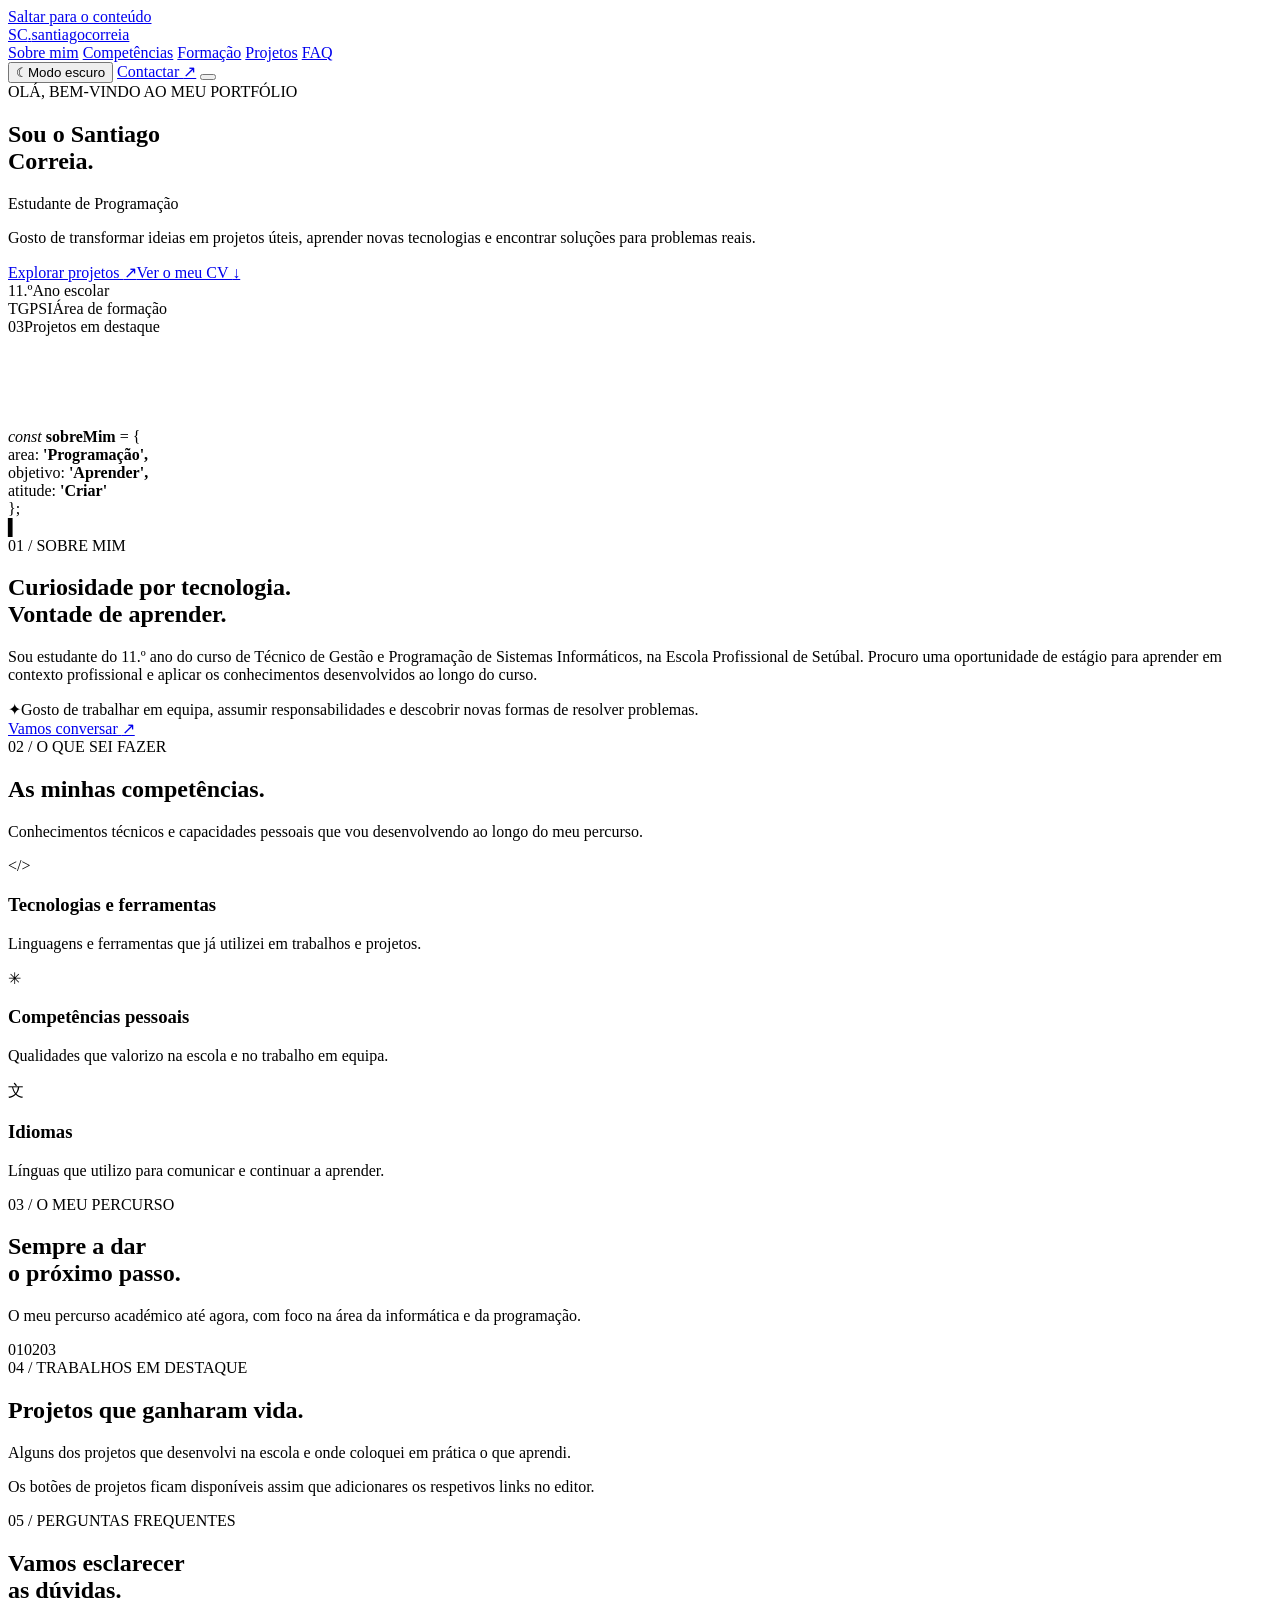
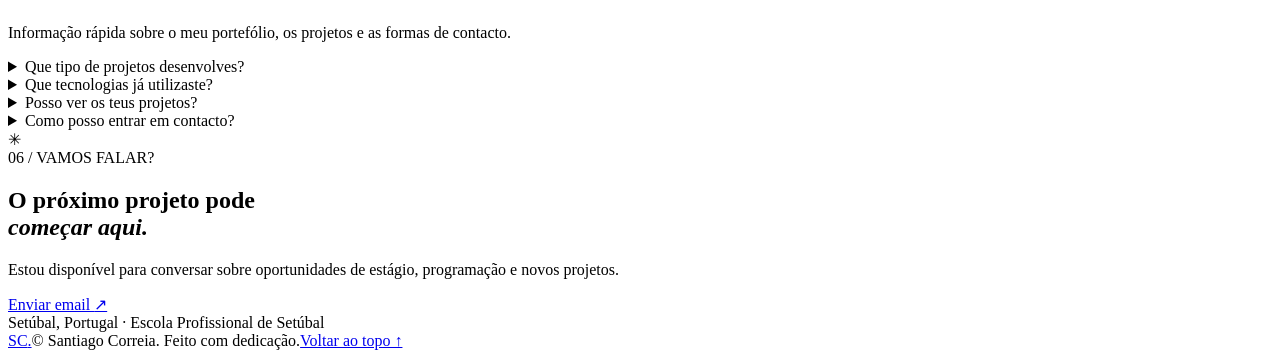
==== index.html @ f49ae1ef "Adiciona index.html ao portefólio" ====
<!doctype html>
<html lang="pt-PT">
<head>
  <meta charset="utf-8">
  <meta name="viewport" content="width=device-width, initial-scale=1">
  <meta name="theme-color" content="#f8fbfd">
  <meta name="description" content="Portefólio de Santiago Correia, estudante de Gestão e Programação de Sistemas Informáticos. Conhece os seus projetos, competências e percurso académico.">
  <title>Santiago Correia — Portefólio</title>
  <link rel="icon" href="assets/favicon.svg" type="image/svg+xml">
  <link rel="stylesheet" href="style.css">
  <script defer src="dados.js"></script>
  <script defer src="script.js"></script>
</head>
<body>
  <a class="skip-link" href="#conteudo">Saltar para o conteúdo</a>
  <div class="announcement" aria-hidden="true"></div>
  <header class="site-header">
    <div class="container navbar">
      <a class="brand" href="#inicio" aria-label="Santiago Correia, voltar ao início"><span class="brand-mark">SC<span>.</span></span><span class="brand-name">santiago<span>correia</span></span></a>
      <nav class="desktop-nav" aria-label="Navegação principal">
        <a href="#sobre">Sobre mim</a>
        <a href="#competencias">Competências</a>
        <a href="#formacao">Formação</a>
        <a href="#projetos">Projetos</a>
        <a href="#perguntas">FAQ</a>
      </nav>
      <div class="nav-actions">
        <button id="theme-toggle" class="theme-toggle" type="button" aria-label="Ativar modo escuro" aria-pressed="false"><span aria-hidden="true">☾</span><span class="theme-label">Modo escuro</span></button>
        <a class="nav-contact" href="#contactos">Contactar <span aria-hidden="true">↗</span></a>
        <button id="menu-toggle" class="menu-toggle" type="button" aria-label="Abrir menu" aria-expanded="false" aria-controls="mobile-nav"><span></span><span></span><span></span></button>
      </div>
    </div>
    <nav id="mobile-nav" class="mobile-nav" aria-label="Navegação móvel" hidden>
      <a href="#sobre">Sobre mim</a><a href="#competencias">Competências</a><a href="#formacao">Formação</a><a href="#projetos">Projetos</a><a href="#contactos">Contactos</a>
    </nav>
  </header>

  <main id="conteudo">
    <section class="hero" id="inicio" aria-labelledby="hero-title">
      <div class="hero-dots" aria-hidden="true"></div>
      <div class="container hero-grid">
        <div class="hero-copy reveal">
          <span class="eyebrow"><span class="eyebrow-dot"></span> OLÁ, BEM-VINDO AO MEU PORTFÓLIO</span>
          <h1 id="hero-title">Sou o <span>Santiago</span><br> Correia<span class="title-period">.</span></h1>
          <p class="hero-role" id="hero-role">Estudante de Programação</p>
          <p class="hero-intro" id="hero-intro">Gosto de transformar ideias em projetos úteis, aprender novas tecnologias e encontrar soluções para problemas reais.</p>
          <div class="hero-buttons"><a class="btn btn-primary" href="#projetos">Explorar projetos <span aria-hidden="true">↗</span></a><a class="btn btn-outline" href="cv.html">Ver o meu CV <span aria-hidden="true">↓</span></a></div>
          <div class="hero-facts"><div class="fact"><span class="fact-number">11.º</span><span class="fact-caption">Ano escolar</span></div><div class="fact-divider"></div><div class="fact"><span class="fact-number">TGPSI</span><span class="fact-caption">Área de formação</span></div><div class="fact-divider"></div><div class="fact"><span class="fact-number" id="project-count">03</span><span class="fact-caption">Projetos em destaque</span></div></div>
        </div>
      </div>
      <div class="hero-wave" aria-hidden="true"><svg viewBox="0 0 1440 100" preserveAspectRatio="none"><path d="M0 52C160 12 318 12 478 49S791 92 964 53 1237 8 1440 46V100H0Z" fill="#fff"></path></svg></div>
    </section>

    <section class="section about-section" id="sobre">
      <div class="container about-grid">
        <div class="section-illustration reveal" aria-hidden="true"><div class="mini-window"><div class="window-top"><i></i><i></i><i></i></div><div class="window-code"><div><em>const</em> <b>sobreMim</b> <span>= {</span></div><div class="indent"><span>area:</span> <strong>'Programação',</strong></div><div class="indent"><span>objetivo:</span> <strong>'Aprender',</strong></div><div class="indent"><span>atitude:</span> <strong>'Criar'</strong></div><div><span>}</span>;</div><div class="cursor">▍</div></div></div><div class="window-shadow"></div></div>
        <div class="reveal">
          <span class="section-kicker">01 / SOBRE MIM</span>
          <h2 class="section-title">Curiosidade por tecnologia.<br><span>Vontade de aprender.</span></h2>
          <p class="section-description" id="perfil-texto">Sou estudante do 11.º ano do curso de Técnico de Gestão e Programação de Sistemas Informáticos, na Escola Profissional de Setúbal. Procuro uma oportunidade de estágio para aprender em contexto profissional e aplicar os conhecimentos desenvolvidos ao longo do curso.</p>
          <div class="about-note"><span class="note-icon" aria-hidden="true">✦</span><span>Gosto de trabalhar em equipa, assumir responsabilidades e descobrir novas formas de resolver problemas.</span></div>
          <a href="#contactos" class="text-link">Vamos conversar <span aria-hidden="true">↗</span></a>
        </div>
      </div>
    </section>

    <section class="section skills-section" id="competencias">
      <div class="container">
        <div class="section-heading reveal"><div><span class="section-kicker">02 / O QUE SEI FAZER</span><h2 class="section-title">As minhas <span>competências.</span></h2></div><p>Conhecimentos técnicos e capacidades pessoais que vou desenvolvendo ao longo do meu percurso.</p></div>
        <div class="skills-grid">
          <article class="skill-card reveal"><div class="skill-icon skill-icon-code" aria-hidden="true">&lt;/&gt;</div><h3>Tecnologias e ferramentas</h3><p>Linguagens e ferramentas que já utilizei em trabalhos e projetos.</p><div id="skills-technical" class="pill-list"></div></article>
          <article class="skill-card reveal"><div class="skill-icon skill-icon-personal" aria-hidden="true">✳</div><h3>Competências pessoais</h3><p>Qualidades que valorizo na escola e no trabalho em equipa.</p><div id="skills-personal" class="pill-list"></div></article>
          <article class="skill-card reveal"><div class="skill-icon skill-icon-language" aria-hidden="true">文</div><h3>Idiomas</h3><p>Línguas que utilizo para comunicar e continuar a aprender.</p><div id="skills-languages" class="language-list"></div></article>
        </div>
      </div>
    </section>

    <section class="section education-section" id="formacao">
      <div class="container education-grid">
        <div class="education-heading reveal"><span class="section-kicker">03 / O MEU PERCURSO</span><h2 class="section-title">Sempre a dar<br><span>o próximo passo.</span></h2><p>O meu percurso académico até agora, com foco na área da informática e da programação.</p><div class="education-deco" aria-hidden="true"><span>01</span><span>02</span><span>03</span></div></div>
        <div id="education-list" class="timeline"></div>
      </div>
    </section>

    <section class="section projects-section" id="projetos">
      <div class="container">
        <div class="section-heading projects-heading reveal"><div><span class="section-kicker">04 / TRABALHOS EM DESTAQUE</span><h2 class="section-title">Projetos que <span>ganharam vida.</span></h2></div><p>Alguns dos projetos que desenvolvi na escola e onde coloquei em prática o que aprendi.</p></div>
        <div id="projects-grid" class="projects-grid" aria-live="polite"></div>
        <p class="projects-footnote">Os botões de projetos ficam disponíveis assim que adicionares os respetivos links no editor.</p>
      </div>
    </section>

    <section class="section faq-section" id="perguntas" aria-labelledby="faq-title">
      <div class="container faq-layout">
        <div class="faq-intro reveal"><span class="section-kicker">05 / PERGUNTAS FREQUENTES</span><h2 id="faq-title" class="section-title">Vamos esclarecer<br><span>as dúvidas.</span></h2><p>Informação rápida sobre o meu portefólio, os projetos e as formas de contacto.</p></div>
        <div class="faq-list reveal">
          <details class="faq-item"><summary>Que tipo de projetos desenvolves?</summary><p>Desenvolvo projetos escolares e pessoais relacionados com programação, websites e aplicações desktop.</p></details>
          <details class="faq-item"><summary>Que tecnologias já utilizaste?</summary><p>Tenho experiência com HTML, CSS, JavaScript e C#, além de várias ferramentas de produtividade.</p></details>
          <details class="faq-item"><summary>Posso ver os teus projetos?</summary><p>Sim. Na secção Projetos podes abrir os trabalhos publicados assim que os respetivos links forem adicionados.</p></details>
          <details class="faq-item"><summary>Como posso entrar em contacto?</summary><p>Podes usar o botão de email no final desta página para entrares em contacto comigo.</p></details>
        </div>
      </div>
    </section>

    <section class="section contact-section" id="contactos">
      <div class="container contact-panel reveal">
        <div class="contact-drawing" aria-hidden="true">✳</div>
        <span class="contact-eyebrow">06 / VAMOS FALAR?</span>
        <h2>O próximo projeto pode<br><em>começar aqui.</em></h2>
        <p>Estou disponível para conversar sobre oportunidades de estágio, programação e novos projetos.</p>
        <div class="contact-actions"><a id="email-link" class="btn btn-white" href="mailto:scorreia.11638@alunos.eps.pt">Enviar email <span aria-hidden="true">↗</span></a><a id="github-link" class="btn btn-outline-white" href="#" target="_blank" rel="noopener noreferrer" hidden>O meu GitHub <span aria-hidden="true">↗</span></a></div>
        <span class="contact-fine">Setúbal, Portugal · Escola Profissional de Setúbal</span>
      </div>
    </section>
  </main>
  <dialog id="project-dialog" class="project-dialog" aria-labelledby="dialog-title">
    <div class="dialog-header"><span class="section-kicker">DETALHES DO PROJETO</span><button id="dialog-close" class="dialog-close" type="button" aria-label="Fechar detalhes">×</button></div>
    <h2 id="dialog-title"></h2><p id="dialog-description"></p><div id="dialog-tech" class="project-tags"></div><div id="dialog-links" class="dialog-links"></div>
  </dialog>
  <footer class="site-footer"><div class="container footer-inner"><a class="footer-brand" href="#inicio">SC<span>.</span></a><span>© <span id="year"></span> Santiago Correia. Feito com dedicação.</span><a href="#inicio" class="back-top">Voltar ao topo ↑</a></div></footer>
</body>
</html>
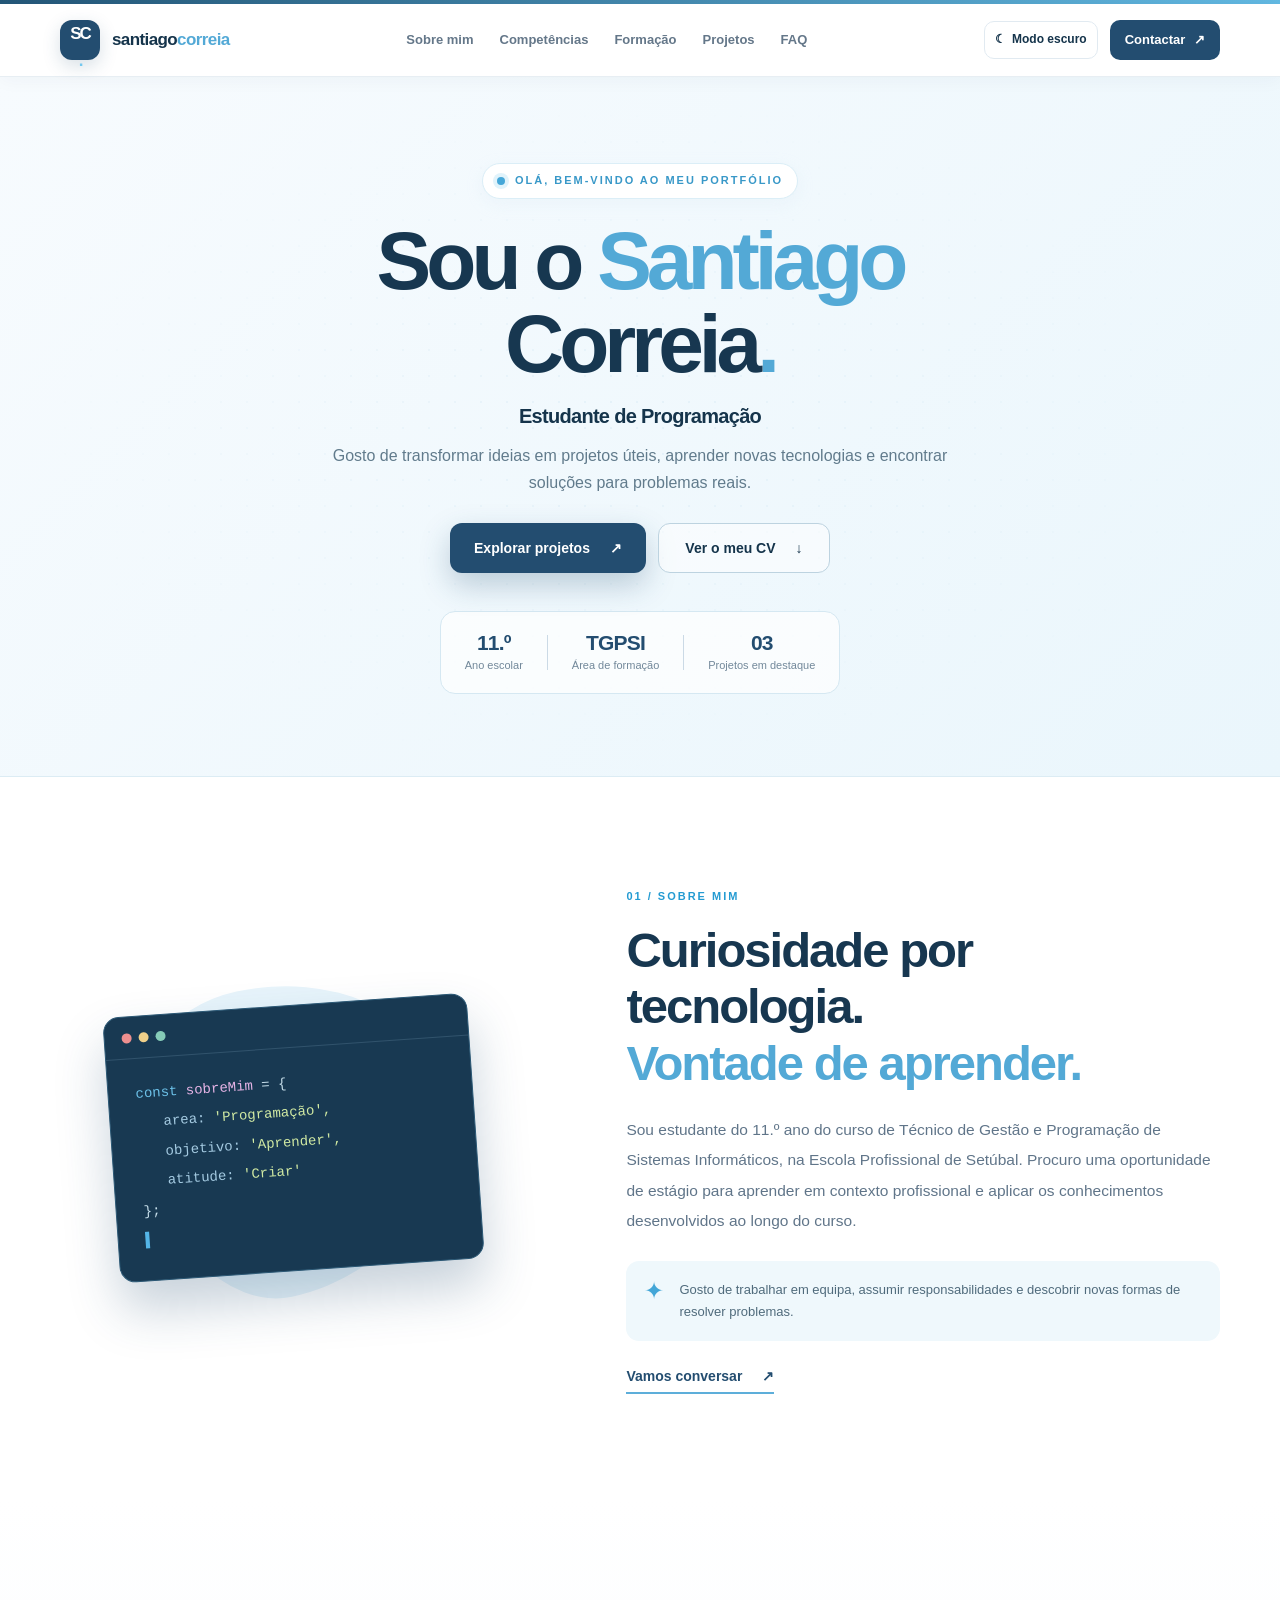
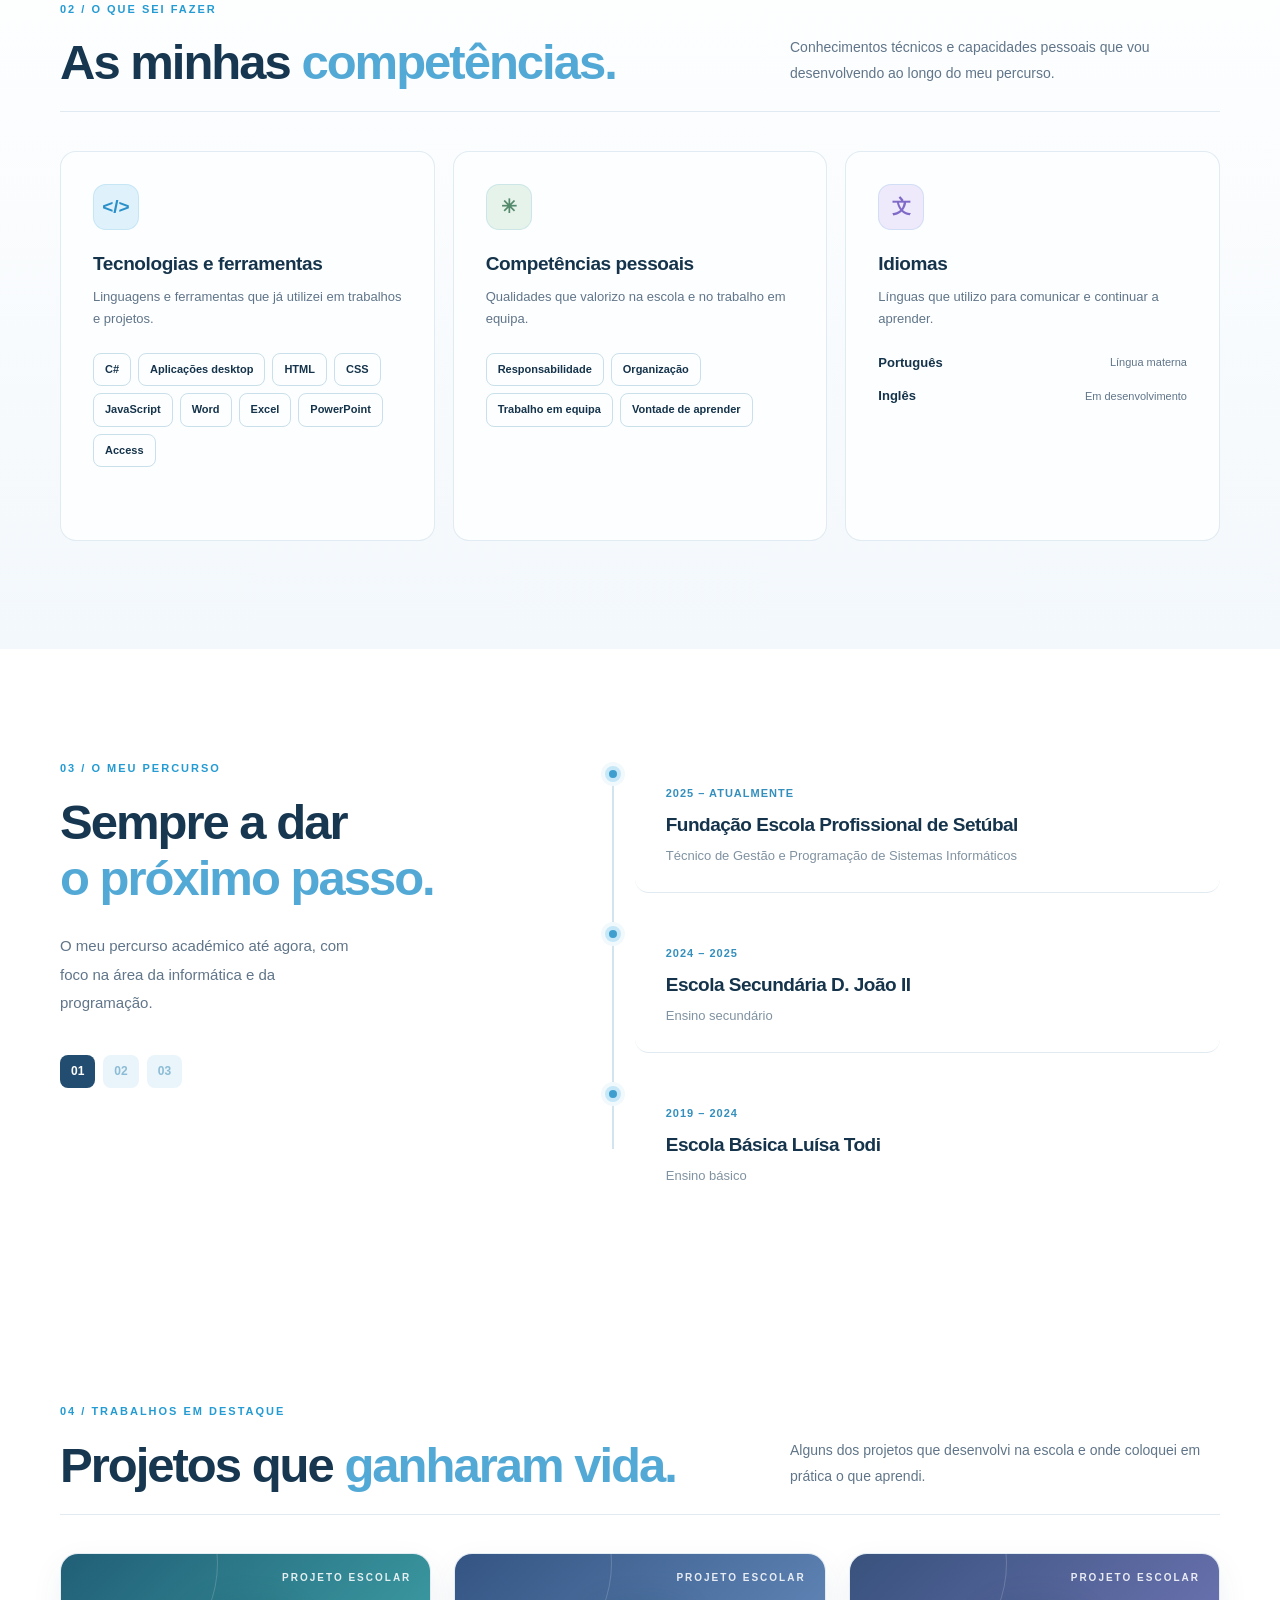
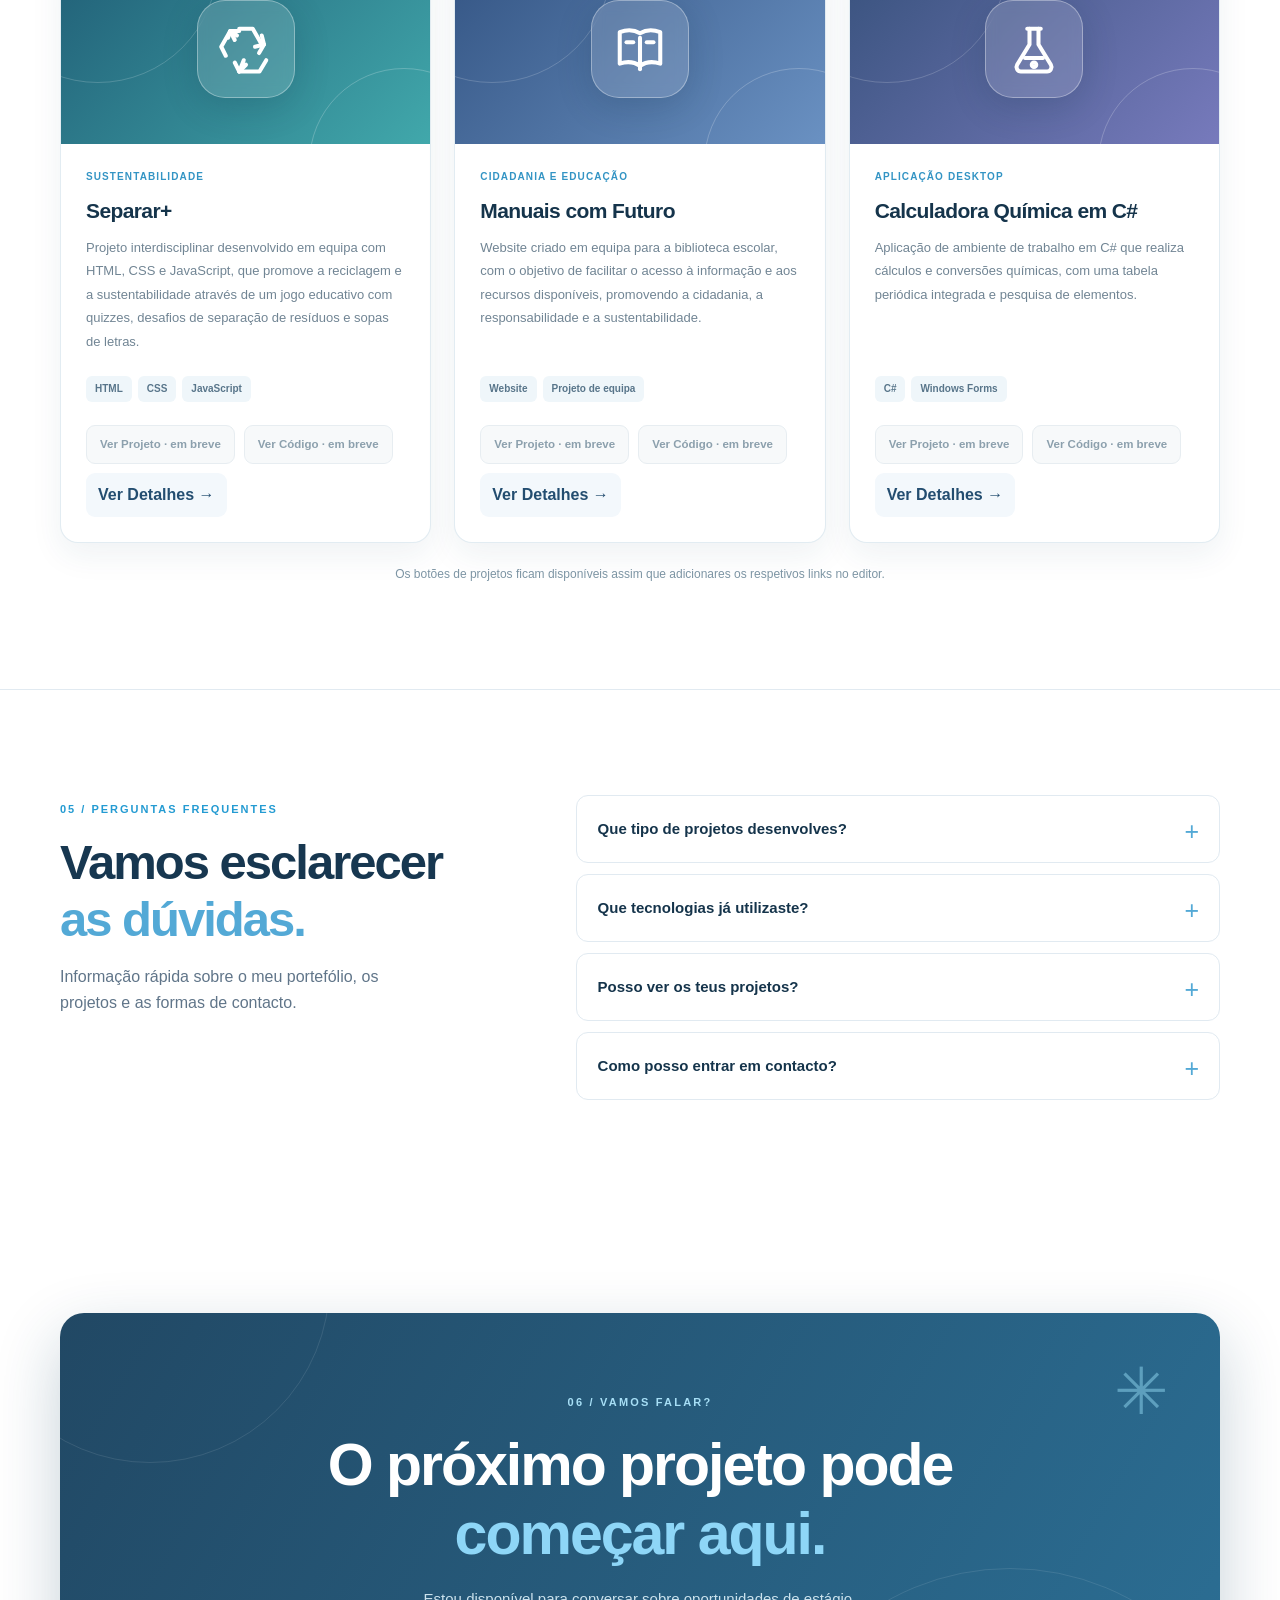
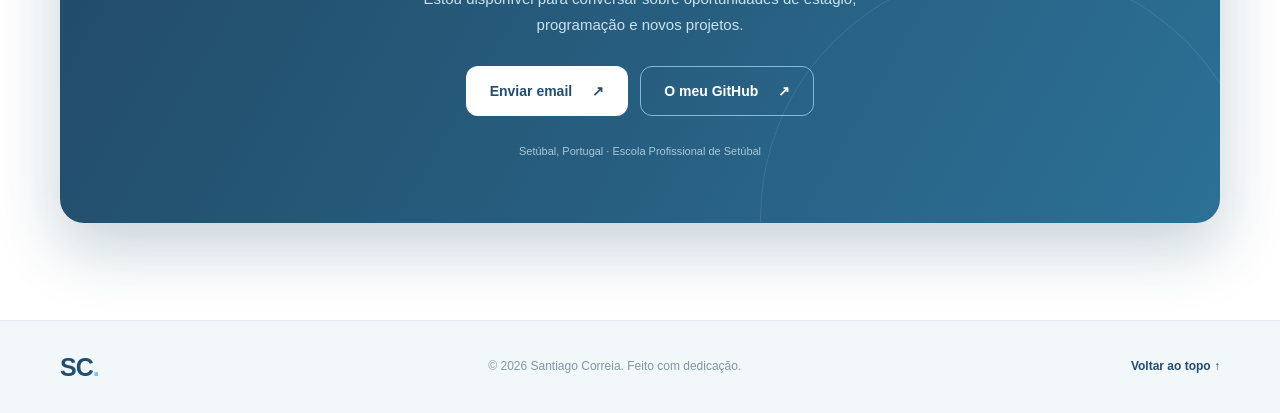
==== commit 28ec9649: "Atualiza caminhos dos ficheiros organizados" ====
--- a/index.html
+++ b/index.html
@@ -6,10 +6,10 @@
   <meta name="theme-color" content="#f8fbfd">
   <meta name="description" content="Portefólio de Santiago Correia, estudante de Gestão e Programação de Sistemas Informáticos. Conhece os seus projetos, competências e percurso académico.">
   <title>Santiago Correia — Portefólio</title>
-  <link rel="icon" href="assets/favicon.svg" type="image/svg+xml">
-  <link rel="stylesheet" href="style.css">
-  <script defer src="dados.js"></script>
-  <script defer src="script.js"></script>
+  <link rel="icon" href="assets/icons/favicon.svg" type="image/svg+xml">
+  <link rel="stylesheet" href="assets/css/style.css">
+  <script defer src="assets/js/dados.js"></script>
+  <script defer src="assets/js/script.js"></script>
 </head>
 <body>
   <a class="skip-link" href="#conteudo">Saltar para o conteúdo</a>
@@ -44,7 +44,7 @@
           <h1 id="hero-title">Sou o <span>Santiago</span><br> Correia<span class="title-period">.</span></h1>
           <p class="hero-role" id="hero-role">Estudante de Programação</p>
           <p class="hero-intro" id="hero-intro">Gosto de transformar ideias em projetos úteis, aprender novas tecnologias e encontrar soluções para problemas reais.</p>
-          <div class="hero-buttons"><a class="btn btn-primary" href="#projetos">Explorar projetos <span aria-hidden="true">↗</span></a><a class="btn btn-outline" href="cv.html">Ver o meu CV <span aria-hidden="true">↓</span></a></div>
+          <div class="hero-buttons"><a class="btn btn-primary" href="#projetos">Explorar projetos <span aria-hidden="true">↗</span></a><a class="btn btn-outline" href="pages/cv.html">Ver o meu CV <span aria-hidden="true">↓</span></a></div>
           <div class="hero-facts"><div class="fact"><span class="fact-number">11.º</span><span class="fact-caption">Ano escolar</span></div><div class="fact-divider"></div><div class="fact"><span class="fact-number">TGPSI</span><span class="fact-caption">Área de formação</span></div><div class="fact-divider"></div><div class="fact"><span class="fact-number" id="project-count">03</span><span class="fact-caption">Projetos em destaque</span></div></div>
         </div>
       </div>
--- a/assets/css/style.css
+++ b/assets/css/style.css
@@ -0,0 +1,76 @@
+:root{--navy:#234d70;--deep:#173750;--blue:#53a9d6;--sky:#d9f0fc;--pale:#f3f8fc;--ink:#15344b;--muted:#607589;--line:#e1eaf1;--white:#fff;--shadow:0 24px 70px rgba(20,58,82,.12)}
+*,*::before,*::after{box-sizing:border-box}
+html{scroll-behavior:smooth;scroll-padding-top:92px}
+body{margin:0;color:var(--ink);background:#fff;font-family:Inter,"Segoe UI",Arial,sans-serif;font-size:16px;line-height:1.6;-webkit-font-smoothing:antialiased}
+a{color:inherit;text-decoration:none}button,input,textarea{font:inherit}button{cursor:pointer}img{max-width:100%;display:block}::selection{background:#a4daf4;color:#112b41}
+:focus-visible{outline:3px solid #55b7ed;outline-offset:4px}
+.container{width:min(1160px,calc(100% - 48px));margin-inline:auto}
+.skip-link{position:absolute;left:16px;top:-70px;padding:10px 18px;background:white;color:var(--deep);z-index:1000;border-radius:10px}.skip-link:focus{top:12px}
+.announcement{height:7px;background:linear-gradient(90deg,var(--navy) 10%,#3b91bb 65%,#78c5e5)}
+.site-header{position:sticky;top:0;z-index:100;background:rgba(255,255,255,.93);backdrop-filter:blur(18px);border-bottom:1px solid rgba(225,234,241,.8)}
+.navbar{height:80px;display:flex;align-items:center;justify-content:space-between;gap:24px}
+.brand{display:flex;align-items:center;gap:12px}.brand-mark{width:46px;height:46px;border-radius:14px;background:var(--navy);display:grid;place-items:center;color:white;font-weight:850;letter-spacing:-2px;font-size:19px;box-shadow:0 6px 18px #234d702d}.brand-mark span,.footer-brand span{color:#74c8ef}.brand-name{font-weight:800;letter-spacing:-.6px;font-size:17px}.brand-name span{color:var(--blue)}
+.desktop-nav{display:flex;gap:32px;align-items:center}.desktop-nav a{font-size:13.5px;font-weight:700;color:#647789;transition:color .2s}.desktop-nav a:hover{color:var(--navy)}
+.nav-actions{display:flex;align-items:center;gap:12px}.nav-contact{background:var(--navy);color:#fff;font-size:13px;font-weight:750;padding:12px 19px;border-radius:11px;transition:transform .2s,background .2s}.nav-contact:hover{transform:translateY(-2px);background:#356e99}.nav-contact span{margin-left:5px}
+.menu-toggle{display:none;background:transparent;border:0;width:42px;height:42px;padding:11px}.menu-toggle span{display:block;height:2px;width:100%;background:var(--navy);margin:5px 0;border-radius:8px}.mobile-nav{display:grid;gap:0;padding:0 24px 16px;background:white;border-top:1px solid var(--line)}.mobile-nav[hidden]{display:none}.mobile-nav a{display:block;padding:12px;border-bottom:1px solid var(--line);font-weight:700}
+.hero{position:relative;overflow:hidden;background:linear-gradient(120deg,#f3f9fd,#eaf5fb 60%,#f9fcfe);min-height:668px;isolation:isolate}.hero-grid{display:grid;grid-template-columns:1.06fr .94fr;gap:35px;align-items:center;padding:91px 0 115px;position:relative;z-index:1}.hero-dots{position:absolute;inset:0;background-image:radial-gradient(#b9d9eb 1.2px,transparent 1.2px);background-size:26px 26px;opacity:.38;mask-image:linear-gradient(90deg,transparent 45%,#000 100%)}
+.eyebrow,.section-kicker{display:inline-flex;align-items:center;gap:10px;letter-spacing:2px;font-weight:850;font-size:11px;color:#3898c8}.eyebrow{background:#fff;border:1px solid #dbeef7;border-radius:50px;padding:8px 14px;box-shadow:0 5px 15px #dbeaf344}.eyebrow-dot{width:8px;height:8px;background:#46a7d8;border-radius:50%;box-shadow:0 0 0 4px #e1f3fb}
+.hero h1{font-size:clamp(58px,6.45vw,93px);line-height:.99;letter-spacing:-6px;margin:25px 0 16px;font-weight:850;color:var(--deep)}.hero h1>span:first-child{color:var(--blue)}.title-period{color:var(--blue)}.hero-role{font-size:22px;letter-spacing:-.7px;font-weight:750;margin:0 0 14px}.hero-intro{max-width:495px;color:#617b8c;font-size:16px;line-height:1.85;margin:0}.hero-buttons{display:flex;flex-wrap:wrap;gap:12px;margin-top:30px}.btn{min-height:50px;display:inline-flex;justify-content:center;align-items:center;gap:20px;font-size:14px;font-weight:800;padding:13px 23px;border-radius:12px;transition:transform .2s,box-shadow .2s,background .2s;border:1px solid transparent}.btn:hover{transform:translateY(-3px)}.btn-primary{background:var(--navy);color:white;box-shadow:0 12px 30px #204e7042}.btn-primary:hover{background:#326c94}.btn-outline{border-color:#bdd3e0;background:rgba(255,255,255,.55)}.btn-outline:hover{background:white;box-shadow:0 8px 22px #315c7d1c}
+.hero-facts{display:flex;align-items:center;gap:24px;margin-top:44px}.fact{display:flex;flex-direction:column;gap:2px}.fact-number{font-size:23px;line-height:1.2;font-weight:850;letter-spacing:-.8px;color:var(--navy)}.fact-caption{font-size:11px;color:#72889a;white-space:nowrap}.fact-divider{height:35px;width:1px;background:#cbdae6}
+.hero-visual{position:relative;height:488px;display:flex;align-items:center;justify-content:center}.portrait-halo{position:absolute;inset:25px 5px 20px 50px;border-radius:50%;border:2px dashed #b3d9ea;transform:rotate(15deg)}.portrait-back{position:absolute;width:370px;height:430px;background:linear-gradient(145deg,#60b5db,#2d6790);border-radius:38% 62% 58% 42% / 35% 39% 61% 65%;transform:rotate(10deg) translate(7px,4px);box-shadow:var(--shadow)}
+.portrait-frame{height:405px;width:354px;overflow:hidden;position:relative;border-radius:40% 60% 56% 44% / 30% 38% 62% 70%;border:9px solid #fff;box-shadow:0 24px 55px #1b50702e;transform:rotate(-4deg);background:#d6d6d6}.portrait-frame img{width:100%;height:100%;object-fit:cover;transform:scale(1.16) rotate(4deg);object-position:center 50%}
+.floating-label{position:absolute;z-index:2;display:flex;align-items:center;gap:12px;padding:13px 17px;background:#fff;border:1px solid #e6eff5;border-radius:16px;box-shadow:0 15px 35px rgba(31,78,106,.13)}.floating-label b,.floating-label small{display:block}.floating-label b{font-size:12px;line-height:1.4}.floating-label small{font-size:10px;color:#7e8f9e;margin-top:3px}.floating-label-top{top:47px;left:-12px;transform:rotate(-7deg)}.floating-label-bottom{bottom:18px;right:-3px;transform:rotate(4deg)}.float-icon{height:38px;width:38px;display:grid;place-items:center;border-radius:11px;background:#e6f5fc;color:#2e93c3;font-size:14px;font-weight:900}.status-bubble{height:13px;width:13px;border-radius:50%;background:#55bf96;box-shadow:0 0 0 6px #e4f9ef;margin:0 10px}.ornament{position:absolute;font-weight:800;color:#70bfe4}.ornament-one{right:18px;top:18px;font-size:34px}.ornament-two{left:16px;bottom:50px;font-size:37px}.hero-wave{position:absolute;bottom:-2px;left:0;right:0;height:83px}.hero-wave svg{display:block;width:100%;height:100%}
+.section{padding:105px 0}.section-kicker{margin-bottom:16px}.section-title{font-size:clamp(33px,4vw,49px);letter-spacing:-2px;line-height:1.16;color:var(--deep);font-weight:850;margin:0}.section-title span{color:var(--blue)}.section-description{color:var(--muted);font-size:15.5px;line-height:1.95;margin:23px 0 25px}
+.about-grid{display:grid;grid-template-columns:.88fr 1.12fr;align-items:center;gap:100px}.section-illustration{min-height:345px;position:relative;display:flex;align-items:center;justify-content:center}.section-illustration:before{content:"";width:310px;height:310px;border-radius:42% 58% 61% 39% / 38% 43% 57% 62%;background:#e7f4fb;position:absolute;transform:rotate(-12deg)}.mini-window{width:min(100%,365px);position:relative;z-index:1;background:#183952;border:1px solid #2b5875;border-radius:16px;box-shadow:0 28px 50px #234c7040;transform:rotate(-4deg)}.window-top{height:42px;display:flex;align-items:center;gap:7px;padding:0 17px;border-bottom:1px solid #31536c}.window-top i{width:10px;height:10px;background:#ed8f8f;border-radius:50%}.window-top i:nth-child(2){background:#efd08a}.window-top i:nth-child(3){background:#85cbb7}.window-code{font:14px/2.1 Consolas,monospace;color:#c7dfeb;padding:21px 27px 25px;white-space:nowrap}.window-code em{font-style:normal;color:#6cc1e8}.window-code b{font-weight:normal;color:#e6b4e6}.window-code .indent{padding-left:26px}.window-code .indent span{color:#a4cae1}.window-code strong{color:#d0e9a3;font-weight:400}.window-code .cursor{color:#54b6e8}.about-note{display:flex;gap:15px;align-items:flex-start;padding:18px;border-radius:13px;background:#eff8fc;color:#506b7c;font-size:13px;line-height:1.7}.note-icon{font-size:24px;color:#43a6d7;line-height:1}.text-link{margin-top:24px;display:inline-flex;gap:20px;align-items:center;font-weight:850;font-size:14px;color:var(--navy);border-bottom:2px solid #5daeda;padding-bottom:4px}
+.skills-section{background:#f4f8fb}.section-heading{display:flex;align-items:end;justify-content:space-between;gap:50px;margin-bottom:39px}.section-heading>p{font-size:14px;max-width:335px;color:var(--muted);margin:0 0 4px;line-height:1.85}.skills-grid{display:grid;grid-template-columns:1fr 1fr 1fr;gap:22px}.skill-card{background:white;border:1px solid #e4edf3;border-radius:19px;padding:32px;min-height:295px;box-shadow:0 6px 20px #1f4c6a0a;transition:transform .25s,box-shadow .25s}.skill-card:hover{transform:translateY(-6px);box-shadow:0 15px 35px #1c4e6d16}.skill-icon{width:50px;height:50px;border-radius:15px;display:grid;place-items:center;font-weight:900;font-size:19px;margin-bottom:22px}.skill-icon-code{background:#e4f3fd;color:#2a90c9}.skill-icon-personal{background:#eaf2e9;color:#548a6c}.skill-icon-language{background:#eeeaf9;color:#806ac8}.skill-card h3{font-size:18px;letter-spacing:-.4px;margin:0 0 8px}.skill-card p{color:#7c8e9a;font-size:13px;line-height:1.7;min-height:45px;margin:0 0 21px}.pill-list{display:flex;gap:8px;flex-wrap:wrap}.pill{background:#f0f6fa;border:1px solid #e0edf3;color:#355b75;padding:6px 10px;border-radius:7px;font-size:11px;font-weight:750}.language-list{display:grid;gap:12px}.language-row{display:flex;justify-content:space-between;align-items:center;gap:8px;font-size:12px}.language-row strong{font-size:13px}.language-row span{color:#8094a3}
+.education-grid{display:grid;grid-template-columns:.85fr 1.15fr;gap:90px}.education-heading>p{max-width:300px;font-size:15px;color:var(--muted);line-height:1.9;margin:25px 0}.education-deco{margin-top:37px;display:flex;gap:8px}.education-deco span{border-radius:8px;background:#e9f5fb;color:#8bbbd5;font-size:12px;font-weight:800;padding:7px 11px}.education-deco span:first-child{background:var(--navy);color:white}.timeline{position:relative;padding-left:30px}.timeline:before{content:"";position:absolute;top:19px;bottom:38px;left:7px;width:2px;background:#d2e4ef}.timeline-item{position:relative;border-bottom:1px solid var(--line);padding:7px 0 28px;margin-bottom:21px}.timeline-item:last-child{border-bottom:0;margin-bottom:0;padding-bottom:0}.timeline-item:before{content:"";position:absolute;left:-30px;top:12px;width:16px;height:16px;border-radius:50%;border:4px solid #c5e7f8;background:#3e9fce;box-shadow:0 0 0 4px #f1f9fd}.timeline-time{display:inline-block;color:#348fbd;font-size:11px;font-weight:850;letter-spacing:1px;text-transform:uppercase;margin-bottom:10px}.timeline h3{font-size:19px;line-height:1.3;letter-spacing:-.5px;margin:0 0 9px}.timeline p{font-size:13px;color:#8092a0;margin:0}
+.projects-section{background:#f5f9fc}.projects-heading{margin-bottom:38px}.projects-grid{display:grid;grid-template-columns:repeat(3,minmax(0,1fr));gap:23px}.project-card{background:white;border:1px solid #e1ebf1;border-radius:18px;overflow:hidden;display:flex;flex-direction:column;box-shadow:0 7px 28px rgba(28,66,91,.055);transition:transform .25s,box-shadow .25s}.project-card:hover{transform:translateY(-5px);box-shadow:0 18px 40px rgba(28,66,91,.13)}.project-cover{height:171px;position:relative;overflow:hidden;display:grid;place-items:center}.project-cover:before{content:"";position:absolute;width:240px;height:240px;border-radius:50%;border:1px solid rgba(255,255,255,.18);left:-83px;top:-111px}.project-cover:after{content:"";position:absolute;width:190px;height:190px;border-radius:50%;border:1px solid rgba(255,255,255,.22);right:-69px;bottom:-114px}.project-cover.reciclagem{background:linear-gradient(135deg,#215f77,#41a8ab)}.project-cover.livro{background:linear-gradient(135deg,#345584,#6a91c2)}.project-cover.quimica{background:linear-gradient(135deg,#38527d,#777abc)}.project-cover.outro{background:linear-gradient(135deg,#285776,#4ba1ce)}.cover-icon{position:relative;z-index:1;display:grid;place-items:center;width:98px;height:98px;border:1px solid rgba(255,255,255,.35);border-radius:28px;background:rgba(255,255,255,.14);backdrop-filter:blur(7px);box-shadow:0 9px 35px #122f4430}.cover-icon svg{width:54px;height:54px;stroke:#fff;fill:none;stroke-width:1.8;stroke-linecap:round;stroke-linejoin:round}.cover-code{position:absolute;top:16px;right:19px;font-size:10px;letter-spacing:2px;color:#fffd;font-weight:750}.project-body{padding:25px 25px 23px;display:flex;flex:1;flex-direction:column}.project-category{text-transform:uppercase;letter-spacing:1.7px;color:#3394c4;font-size:10px;font-weight:850}.project-body h3{font-size:21px;letter-spacing:-.6px;line-height:1.3;margin:12px 0}.project-body>p{font-size:13px;line-height:1.8;color:#718594;margin:0 0 23px;flex:1}.project-tags{display:flex;flex-wrap:wrap;gap:6px;margin-bottom:23px}.project-tags span{font-size:10px;font-weight:750;border-radius:6px;background:#eff6fa;color:#58758a;padding:5px 9px}.project-links{display:flex;gap:9px;flex-wrap:wrap}.project-link{display:inline-flex;align-items:center;justify-content:center;gap:7px;min-height:39px;padding:8px 13px;border:1px solid #d4e5ef;border-radius:9px;font-weight:850;font-size:11.5px;transition:background .2s,transform .2s}.project-link.primary{background:var(--navy);color:white;border-color:var(--navy)}.project-link.primary:hover{background:#35739e;transform:translateY(-2px)}.project-link.secondary:hover{background:#edf6fb}.project-link.is-disabled{background:#f7f9fa;color:#8ca0ad;border-color:#e7edf1;cursor:not-allowed}.projects-footnote{font-size:12px;color:#7e96a5;margin:22px 0 0;text-align:center}
+.contact-section{padding:97px 0}.contact-panel{position:relative;overflow:hidden;border-radius:24px;text-align:center;padding:75px 24px 62px;background:linear-gradient(120deg,#214864,#2c7096);color:white}.contact-panel:before,.contact-panel:after{position:absolute;content:"";border:1px solid rgba(255,255,255,.10);border-radius:50%;width:360px;height:360px}.contact-panel:before{top:-210px;left:-90px}.contact-panel:after{bottom:-245px;right:-40px}.contact-drawing{position:absolute;top:27px;right:52px;font-size:65px;color:#88cee8;opacity:.55}.contact-eyebrow{font-size:11px;font-weight:850;letter-spacing:2.2px;color:#a7dff6}.contact-panel h2{font-size:clamp(35px,5vw,59px);letter-spacing:-2px;line-height:1.16;margin:18px 0}.contact-panel h2 em{font-style:normal;color:#8ed6f7}.contact-panel p{max-width:510px;color:#cbe2ed;line-height:1.75;font-size:15px;margin:0 auto 27px}.contact-actions{display:flex;flex-wrap:wrap;justify-content:center;gap:12px}.btn-white{background:white;color:var(--navy)}.btn-outline-white{background:transparent;border-color:#80bbd7;color:white}.btn-outline-white:hover{background:#ffffff1a}.contact-fine{display:block;font-size:11px;color:#a7c9da;margin-top:27px}
+.site-footer{background:#f2f7fa;border-top:1px solid #e5eef4}.footer-inner{min-height:98px;display:flex;align-items:center;justify-content:space-between;gap:20px}.footer-brand{font-size:25px;font-weight:900;color:var(--navy);letter-spacing:-1px}.footer-inner>span{color:#8296a3;font-size:12px}.back-top{font-size:12px;color:var(--navy);font-weight:850}
+.reveal{opacity:0;transform:translateY(24px);transition:opacity .7s ease,transform .7s ease}.reveal.visible{opacity:1;transform:translateY(0)}
+@media (max-width:1060px){.desktop-nav{gap:17px}.hero h1{font-size:72px}.hero-grid{gap:10px}.floating-label-top{left:-18px}.about-grid{gap:50px}.education-grid{gap:50px}}
+@media (max-width:850px){.desktop-nav,.nav-contact{display:none}.menu-toggle{display:block}.hero-grid{grid-template-columns:1fr 1fr;padding:75px 0 105px}.hero h1{font-size:60px;letter-spacing:-4px}.hero-role{font-size:18px}.hero-intro{font-size:14px}.hero-facts{gap:13px}.fact-caption{white-space:normal}.hero-visual{transform:scale(.85);transform-origin:center center}.about-grid{grid-template-columns:1fr 1fr;gap:25px}.window-code{font-size:11px;padding:19px}.skills-grid{grid-template-columns:repeat(2,1fr)}.skill-card:last-child{grid-column:1/-1}.education-grid{gap:25px}.projects-grid{grid-template-columns:repeat(2,minmax(0,1fr))}}
+@media (max-width:650px){html{scroll-padding-top:75px}.container{width:min(100% - 36px,500px)}.navbar{height:68px}.brand-name{font-size:15px}.hero-grid{grid-template-columns:1fr;gap:0;padding:58px 0 85px}.hero-copy{position:relative;z-index:2}.hero h1{font-size:clamp(54px,13vw,73px);letter-spacing:-4px}.eyebrow{font-size:9px;letter-spacing:1.1px}.hero-role{font-size:20px}.hero-intro{font-size:15px}.hero-visual{height:360px;transform:scale(.72);margin:-15px 0 -52px}.portrait-back{width:350px;height:410px}.portrait-frame{width:350px;height:398px}.floating-label-top{left:-24px}.floating-label-bottom{right:-12px}.hero-wave{height:52px}.hero-facts{margin-top:32px;gap:16px}.fact-number{font-size:20px}.fact-caption{font-size:10px}.section{padding:73px 0}.section-title{font-size:36px}.about-grid,.education-grid{grid-template-columns:1fr}.section-illustration{min-height:270px;order:2}.mini-window{max-width:322px}.section-description{margin:19px 0}.section-heading{display:block;margin-bottom:25px}.section-heading>p{margin:16px 0 0}.skills-grid,.projects-grid{grid-template-columns:1fr}.skill-card:last-child{grid-column:auto}.skill-card{min-height:0}.education-heading>p{max-width:100%}.education-deco{display:none}.education-grid{gap:24px}.timeline{margin-left:10px}.project-cover{height:155px}.contact-panel{padding:62px 20px 52px}.contact-panel h2{font-size:37px}.contact-drawing{right:15px;top:6px;font-size:43px}.footer-inner{flex-wrap:wrap;justify-content:space-between;padding:22px 0}.footer-inner>span{order:3;width:100%;text-align:center}}
+@media (max-width:370px){.hero-facts{gap:10px}.fact-number{font-size:17px}.fact-caption{font-size:9px}.btn{padding:12px 15px}.hero-buttons{gap:8px}}
+@media (prefers-reduced-motion:reduce){html{scroll-behavior:auto}.reveal{opacity:1;transform:none;transition:none}.btn,.skill-card,.project-card{transition:none}}
+
+/* Tema escuro e janela de detalhes */
+:root[data-theme="dark"]{--navy:#72caf1;--deep:#e6f5ff;--blue:#72caf1;--sky:#1b4058;--pale:#10283b;--ink:#e3f2fb;--muted:#aec8d8;--line:#31546a;--white:#142f43;--shadow:0 24px 70px rgba(0,0,0,.32)}
+:root[data-theme="dark"] body,:root[data-theme="dark"] .about-section,:root[data-theme="dark"] .skills-section,:root[data-theme="dark"] .education-section,:root[data-theme="dark"] .projects-section{background:var(--white);color:var(--ink)}
+:root[data-theme="dark"] .hero{background:linear-gradient(120deg,#10283b,#173b52 60%,#10283b)}:root[data-theme="dark"] .hero-wave path{fill:var(--white)}:root[data-theme="dark"] .site-header{background:rgba(20,47,67,.94);border-color:var(--line)}:root[data-theme="dark"] .skill-card,:root[data-theme="dark"] .project-card,:root[data-theme="dark"] .timeline-item{background:var(--white);border-color:var(--line)}:root[data-theme="dark"] .btn-outline{background:var(--white);border-color:var(--line)}
+.theme-toggle{display:inline-flex;align-items:center;gap:6px;border:1px solid var(--line);border-radius:10px;padding:9px 11px;background:var(--white);color:var(--ink);font-size:12px;font-weight:750}.theme-toggle:hover{border-color:var(--blue)}
+.project-link.details{border:0;background:transparent;cursor:pointer;font:inherit}.project-dialog{width:min(560px,calc(100% - 32px));border:0;border-radius:18px;padding:28px;background:var(--white);color:var(--ink);box-shadow:0 25px 80px #0006}.project-dialog::backdrop{background:#071823a8}.dialog-header{display:flex;justify-content:space-between;align-items:center}.dialog-close{border:0;background:transparent;color:var(--ink);font-size:30px;line-height:1}.project-dialog h2{font-size:30px;margin:15px 0 8px}.project-dialog p{color:var(--muted);white-space:pre-line}.dialog-links{display:flex;gap:10px;flex-wrap:wrap;margin-top:24px}
+@media (max-width:850px){.theme-label{display:none}.theme-toggle{padding:9px 12px}}
+
+/* Acabamento visual reforçado */
+.hero-grid{min-height:610px}.hero-copy{position:relative;z-index:2}.hero h1{max-width:700px;text-wrap:balance}.hero-intro{font-size:17px}.portrait-back{filter:saturate(1.12);box-shadow:0 24px 45px rgba(31,90,125,.22)}.profile-art{position:relative;z-index:2;width:315px;height:370px;display:grid;place-items:center;border:1px solid rgba(255,255,255,.45);border-radius:38% 62% 53% 47% / 42% 39% 61% 58%;background:linear-gradient(145deg,#255a7d,#58b6df);box-shadow:0 28px 60px rgba(17,52,75,.27);overflow:hidden}.profile-art:before,.profile-art:after{content:"";position:absolute;border:1px solid rgba(255,255,255,.32);border-radius:50%}.profile-art:before{width:280px;height:280px;top:-125px;right:-80px}.profile-art:after{width:230px;height:230px;bottom:-120px;left:-85px}.profile-art-mark{font:800 79px/1 ui-monospace,Consolas,monospace;letter-spacing:-12px;color:#fff;text-shadow:0 9px 20px rgba(15,57,83,.22);transform:translateX(-5px)}.profile-art-line{position:absolute;height:8px;border-radius:99px;background:rgba(255,255,255,.75)}.line-one{width:100px;left:43px;bottom:77px}.line-two{width:65px;left:43px;bottom:57px;opacity:.6}.profile-art-dot{position:absolute;border-radius:50%;background:#d7f3ff;box-shadow:0 0 0 8px rgba(215,243,255,.16)}.dot-one{width:12px;height:12px;top:70px;left:57px}.dot-two{width:9px;height:9px;right:60px;bottom:72px}
+.section-heading{align-items:end}.skill-card,.project-card{border:1px solid rgba(113,162,190,.2);box-shadow:0 12px 32px rgba(25,74,103,.07)}.skill-card:hover{transform:translateY(-7px);box-shadow:0 22px 42px rgba(25,74,103,.14)}.project-card{overflow:hidden}.project-card:hover{transform:translateY(-8px);box-shadow:0 23px 48px rgba(25,74,103,.16)}.project-cover{background-image:radial-gradient(circle at 80% 15%,rgba(255,255,255,.23),transparent 32%)}.project-body{padding:25px}.project-links{gap:9px;flex-wrap:wrap}.project-link.details{color:var(--navy);font-weight:800;padding:9px 12px;border-radius:9px;background:var(--pale)}.project-link.details:hover{background:var(--sky)}
+.contact-panel{box-shadow:0 24px 65px rgba(18,62,90,.24)}.contact-panel:after{width:500px;height:500px}.site-footer{border-top:1px solid var(--line)}:root[data-theme="dark"] .project-link.details{background:#1d465f;color:#e3f2fb}:root[data-theme="dark"] .project-card,:root[data-theme="dark"] .skill-card{box-shadow:0 14px 38px rgba(0,0,0,.2)}
+
+/* Composição sem fotografia: mais limpa e focada no conteúdo */
+.hero{min-height:0}.hero-grid{grid-template-columns:1fr;min-height:0;max-width:930px;padding:100px 0 128px}.hero-copy{max-width:790px;text-align:center;margin:auto}.hero-copy .eyebrow{margin-inline:auto}.hero-intro{margin-inline:auto;max-width:620px}.hero-buttons,.hero-facts{justify-content:center}.hero-facts{margin-top:38px}.hero-dots{mask-image:radial-gradient(ellipse at center,#000 0%,transparent 70%)}
+.section{position:relative}.section-heading{padding-bottom:20px;border-bottom:1px solid var(--line)}.section-heading>p{max-width:430px}.skills-section{background:linear-gradient(180deg,var(--white),var(--pale))}.skill-card{border-radius:18px}.skill-icon{box-shadow:inset 0 0 0 1px rgba(83,169,214,.18)}.timeline-item{border-radius:14px;padding:25px 25px 25px 31px;transition:transform .2s,box-shadow .2s}.timeline-item:hover{transform:translateX(6px);box-shadow:0 12px 30px rgba(25,74,103,.09)}.project-card{border-radius:18px}.project-cover{height:190px}.project-category{letter-spacing:1.1px}.contact-section{padding-top:108px}.footer-inner{min-height:92px}
+@media (max-width:850px){.hero-grid{padding:78px 0 98px}.hero-copy{text-align:left}.hero-copy .eyebrow{margin-left:0}.hero-intro{margin-left:0}.hero-buttons,.hero-facts{justify-content:flex-start}.hero-facts{margin-top:32px}}
+@media (max-width:650px){.hero-grid{padding:58px 0 84px}.hero h1{font-size:clamp(48px,13vw,68px)}.section-heading{padding-bottom:16px}.timeline-item:hover{transform:none}.project-cover{height:165px}}
+
+/* Cabeçalho simplificado */
+.announcement{height:4px;background:linear-gradient(90deg,#245778,#62b9e2)}.navbar{height:72px}.brand-mark{width:40px;height:40px;border-radius:12px;font-size:17px}.desktop-nav{gap:26px}.desktop-nav a{font-size:13px}.nav-contact{padding:10px 15px;border-radius:10px}.theme-toggle{padding:8px 10px}
+.hero{background:linear-gradient(135deg,#f7fbfe 0%,#eaf6fc 100%);border-bottom:1px solid #dcecf4}.hero-wave{display:none}.hero-grid{padding:86px 0 82px}.hero-copy{max-width:760px}.hero h1{font-size:clamp(52px,7vw,82px);line-height:1.02;letter-spacing:-5px;margin:20px 0 14px}.hero-role{font-size:20px;margin-bottom:10px}.hero-intro{font-size:16px;line-height:1.72}.hero-buttons{margin-top:26px}.hero-facts{padding:18px 24px;border:1px solid #d5e8f2;border-radius:15px;background:rgba(255,255,255,.7);width:max-content;max-width:100%;margin-inline:auto}.fact-number{font-size:21px}.hero-dots{opacity:.22}
+:root[data-theme="dark"] .hero{background:linear-gradient(135deg,#10283b,#173b52);border-color:#31546a}:root[data-theme="dark"] .hero-facts{background:rgba(20,47,67,.72);border-color:#31546a}
+@media (max-width:850px){.navbar{height:68px}.hero-grid{padding:68px 0 72px}.hero-copy{text-align:center}.hero-copy .eyebrow{margin-inline:auto}.hero-intro{margin-inline:auto}.hero-buttons,.hero-facts{justify-content:center}.hero-facts{margin-inline:auto}}
+@media (max-width:650px){.desktop-nav{display:none}.hero-grid{padding:52px 0 58px}.hero h1{font-size:clamp(45px,13vw,62px);letter-spacing:-3.5px}.hero-role{font-size:18px}.hero-intro{font-size:15px}.hero-buttons{gap:9px}.hero-facts{width:100%;justify-content:space-between;padding:15px 17px;gap:8px}.fact-divider{display:block}.fact-caption{font-size:9px}.nav-actions{gap:7px}.brand-name{display:none}}
+
+/* Competências: cartões mais compactos e fáceis de ler */
+.skills-section{padding-block:96px 108px}.skills-grid{gap:18px;align-items:start}.skill-card{min-height:0;padding:30px;border-radius:16px;background:color-mix(in srgb,var(--white) 92%,#eaf6fc);box-shadow:none}.skill-card:hover{transform:translateY(-5px);box-shadow:0 18px 36px rgba(11,50,75,.14)}.skill-icon{width:46px;height:46px;border-radius:13px;margin-bottom:19px}.skill-card h3{font-size:19px;margin-bottom:7px}.skill-card p{font-size:13px;min-height:0;margin-bottom:19px;color:var(--muted)}.pill-list{gap:7px}.pill{padding:7px 10px;border-radius:8px;background:var(--pale);border-color:transparent;color:var(--ink);font-size:11px}.language-list{gap:10px}.language-row{display:grid;grid-template-columns:1fr auto;align-items:center;gap:10px;padding:12px 13px;border-radius:10px;background:var(--pale);border:1px solid var(--line)}.language-row strong{font-size:13px}.language-row span{font-size:11px;color:var(--muted)}.language-list:after{content:"A comunicar, aprender e evoluir.";display:block;color:var(--muted);font-size:11px;line-height:1.5;padding:7px 2px 0}.skill-card:nth-child(1) .skill-icon{background:#dff2fc}.skill-card:nth-child(2) .skill-icon{background:#e6f3ea}.skill-card:nth-child(3) .skill-icon{background:#eee9fb}
+:root[data-theme="dark"] .skill-card{background:#16364b;border-color:#31546a}:root[data-theme="dark"] .pill,:root[data-theme="dark"] .language-row{background:#1a4058;border-color:#31546a}:root[data-theme="dark"] .skill-card h3{color:#f2f9fd}
+@media (max-width:850px){.skills-grid{align-items:stretch}.skill-card{min-height:0}}@media (max-width:650px){.skills-section{padding-block:72px}.skill-card{padding:25px}.skills-grid{gap:13px}.language-row{padding:11px 12px}}
+
+/* Ajuste: composição uniforme e discreta */
+.skills-grid{align-items:stretch}.skill-card{display:flex;flex-direction:column;min-height:390px;padding:32px}.skill-card:hover{transform:translateY(-4px)}.skill-card p{margin-bottom:22px}.pill{background:transparent;border-color:rgba(105,166,197,.35);padding:7px 11px}.language-list{gap:13px}.language-row{display:flex;padding:0;border:0;border-radius:0;background:transparent}.language-row span{color:var(--muted)}.language-list:after{display:none}:root[data-theme="dark"] .pill{background:transparent;border-color:#39617a}:root[data-theme="dark"] .language-row{background:transparent;border-color:transparent}
+@media (max-width:850px){.skill-card{min-height:0}}@media (max-width:650px){.skill-card{padding:25px}}
+
+/* Direção corporativa: estrutura clara e navegação fácil */
+.site-header{box-shadow:0 3px 18px rgba(22,55,80,.04)}.desktop-nav a{position:relative;padding:7px 0}.desktop-nav a:after{content:"";position:absolute;left:0;right:0;bottom:0;height:2px;background:var(--blue);transform:scaleX(0);transition:transform .2s}.desktop-nav a:hover:after{transform:scaleX(1)}.hero-buttons .btn{min-width:172px}.section-kicker{color:#249bd2}.about-section,.projects-section,.faq-section{background:var(--white)}
+.faq-section{border-top:1px solid var(--line);padding-block:105px}.faq-layout{display:grid;grid-template-columns:.8fr 1.2fr;gap:86px;align-items:start}.faq-intro p{color:var(--muted);max-width:370px}.faq-list{display:grid;gap:11px}.faq-item{border:1px solid var(--line);border-radius:12px;background:var(--white);overflow:hidden;transition:border-color .2s,box-shadow .2s}.faq-item[open]{border-color:#91cae5;box-shadow:0 10px 25px rgba(25,74,103,.08)}.faq-item summary{list-style:none;cursor:pointer;padding:21px 52px 21px 21px;font-size:15px;font-weight:800;position:relative}.faq-item summary::-webkit-details-marker{display:none}.faq-item summary:after{content:"+";position:absolute;right:20px;top:15px;font-size:25px;font-weight:400;color:var(--blue);transition:transform .2s}.faq-item[open] summary:after{transform:rotate(45deg)}.faq-item p{margin:0;padding:0 55px 21px 21px;color:var(--muted);font-size:14px;line-height:1.7}:root[data-theme="dark"] .faq-section,:root[data-theme="dark"] .faq-item{background:var(--white)}:root[data-theme="dark"] .faq-item[open]{border-color:#4e94b8}
+@media(max-width:850px){.faq-layout{grid-template-columns:1fr;gap:32px}.faq-section{padding-block:78px}}@media(max-width:650px){.faq-section{padding-block:68px}.faq-item summary{font-size:14px;padding:18px 46px 18px 17px}.faq-item p{padding:0 18px 18px;font-size:13px}}
+
